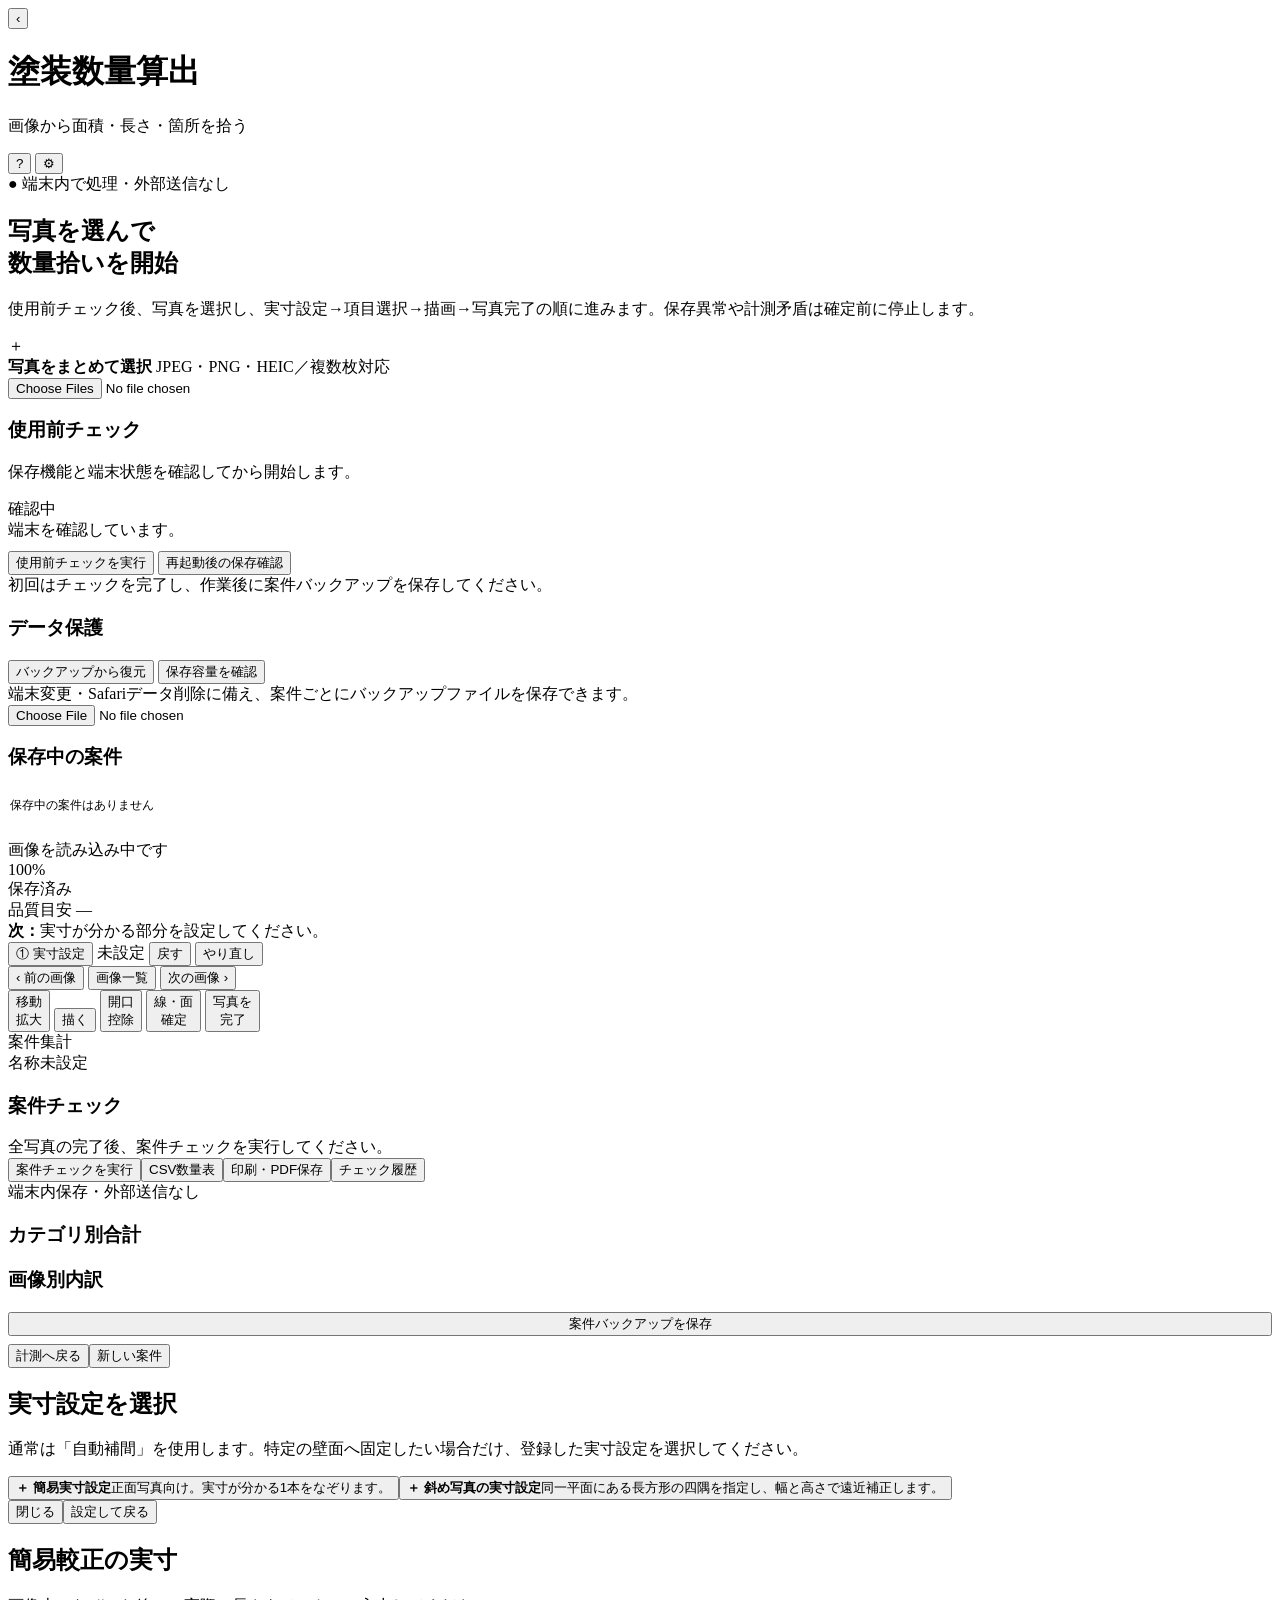
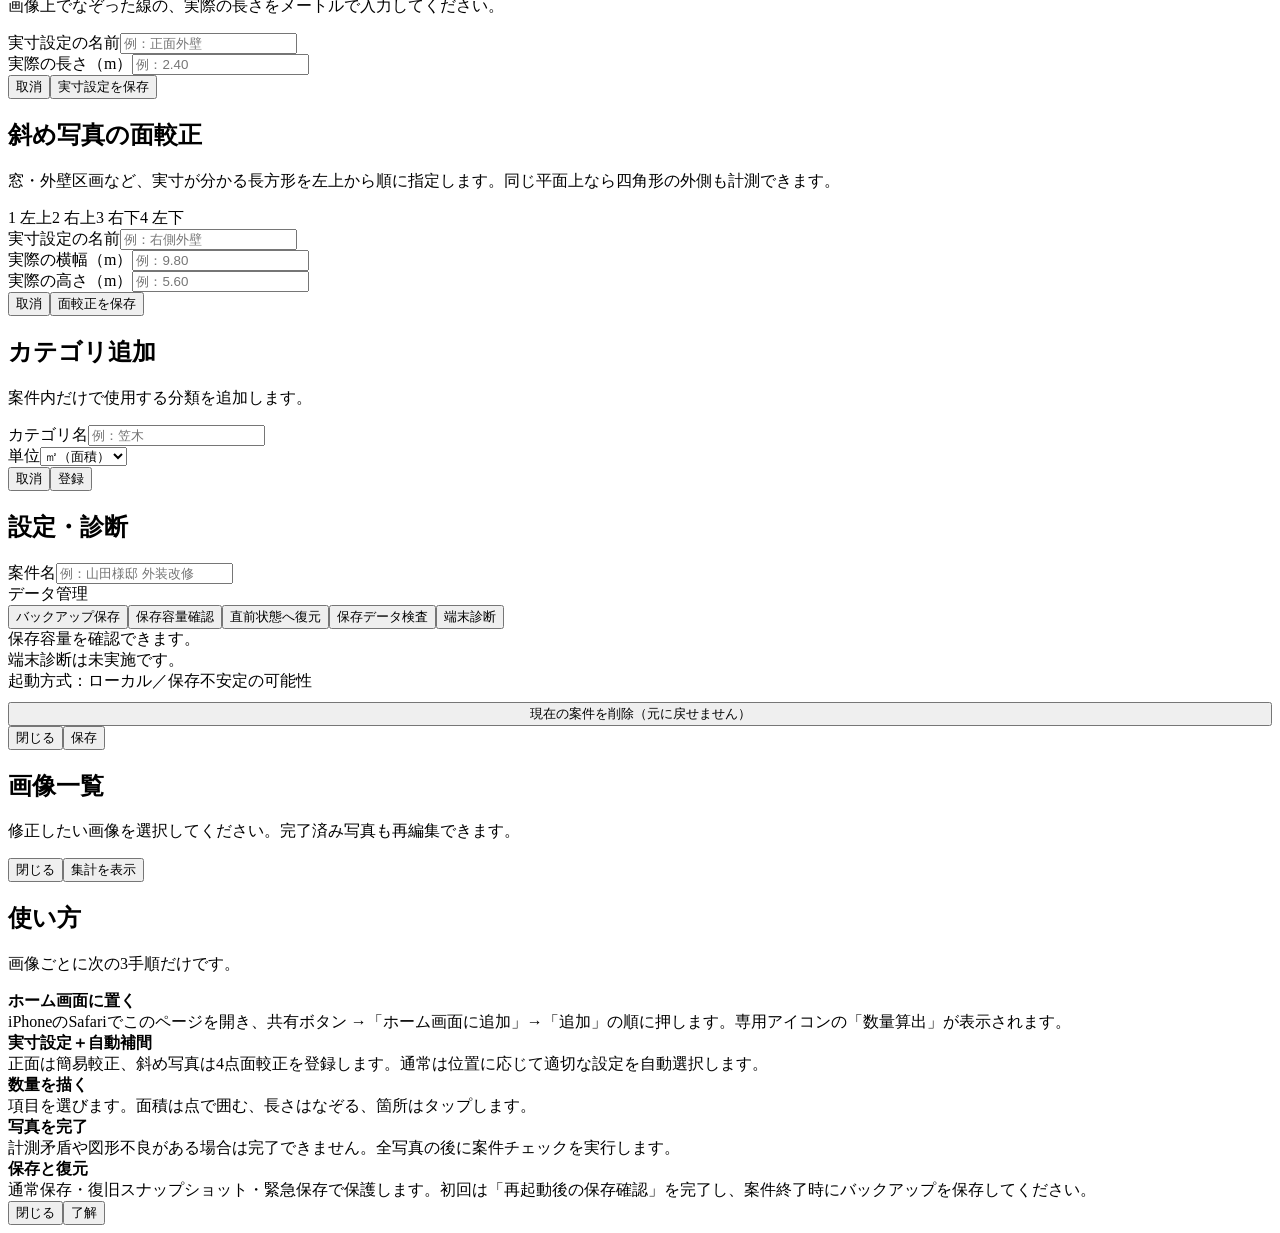
==== paint-quantity/index.html @ 7c3dd13c "Add paint quantity app shell" ====
<!DOCTYPE html>

<html lang="ja"><head><meta content="text/html; charset=utf-8" http-equiv="Content-Type"/>
<meta content="width=device-width,initial-scale=1,maximum-scale=5,user-scalable=yes,viewport-fit=cover" name="viewport"/>
<meta content="no-referrer" name="referrer"/>
<meta content="default-src 'self' data: blob:; img-src 'self' data: blob:; style-src 'self' 'unsafe-inline'; script-src 'self' 'unsafe-inline'; worker-src 'self'; manifest-src 'self'; connect-src 'none'; object-src 'none'; base-uri 'none'; form-action 'none'" http-equiv="Content-Security-Policy"/>
<meta content="#0b1220" name="theme-color"/>
<meta content="yes" name="apple-mobile-web-app-capable"/>
<meta content="black-translucent" name="apple-mobile-web-app-status-bar-style"/>
<meta content="塗装数量算出" name="application-name"/>
<meta content="数量算出" name="apple-mobile-web-app-title"/>
<meta content="yes" name="mobile-web-app-capable"/>
<meta content="telephone=no" name="format-detection"/>
<link href="./manifest.webmanifest" rel="manifest"/>
<link href="./icons/icon.svg" rel="icon" type="image/svg+xml"/>
<link href="./icons/icon.svg" rel="apple-touch-icon"/>
<title>塗装数量算出</title>
<link href="./app.css" rel="stylesheet"/>
</head>
<body>
<div class="app">
<header class="topbar" id="topbar">
<button aria-label="戻る" class="iconbtn hidden" id="backBtn">‹</button>
<div class="brand">
<h1 id="headerTitle">塗装数量算出</h1>
<p id="headerSub">画像から面積・長さ・箇所を拾う</p>
</div>
<button aria-label="使い方" class="iconbtn" id="helpBtn">?</button>
<button aria-label="設定" class="iconbtn" id="settingsBtn">⚙</button>
</header>
<main class="main">
<section class="screen active" id="homeScreen">
<div class="hero">
<span class="badge">● 端末内で処理・外部送信なし</span>
<h2>写真を選んで<br/>数量拾いを開始</h2>
<p>使用前チェック後、写真を選択し、実寸設定→項目選択→描画→写真完了の順に進みます。保存異常や計測矛盾は確定前に停止します。</p>
<div aria-label="写真をまとめて選択" class="uploadbox" id="uploadBox" role="button" tabindex="0">
<div class="plus">＋</div>
<strong>写真をまとめて選択</strong>
<span>JPEG・PNG・HEIC／複数枚対応</span>
</div>
<input accept="image/*" id="fileInput" multiple="" type="file"/>
</div>
<div class="card" id="readinessCard">
<div class="cardHead">
<div><h3>使用前チェック</h3><p>保存機能と端末状態を確認してから開始します。</p></div>
<span class="readinessBadge" id="readinessBadge">確認中</span>
</div>
<div aria-live="polite" class="readinessSummary" id="readinessSummary" role="status">端末を確認しています。</div>
<div class="readinessItems" id="readinessItems"></div>
<div class="manageGrid" style="margin-top:10px">
<button class="smallbtn" id="runReadinessBtn">使用前チェックを実行</button>
<button class="smallbtn" id="deviceDiagnosticHomeBtn">再起動後の保存確認</button>
</div>
<div class="backupNotice" id="readinessAdvice">初回はチェックを完了し、作業後に案件バックアップを保存してください。</div>
</div>
<div class="card">
<h3>データ保護</h3>
<div class="manageGrid">
<button class="smallbtn" id="importBackupBtn">バックアップから復元</button>
<button class="smallbtn" id="storageCheckBtn">保存容量を確認</button>
</div>
<div class="backupNotice">端末変更・Safariデータ削除に備え、案件ごとにバックアップファイルを保存できます。</div>
<input accept=".paintbackup,application/json" class="hidden" id="backupInput" type="file"/>
</div>
<div class="card">
<h3>保存中の案件</h3>
<div class="project-list" id="projectList"><div style="color:var(--muted);font-size:12px;padding:8px 2px">保存中の案件はありません</div></div>
</div>
</section>
<section class="workspace" id="workspace">
<div class="progressbar"><i id="progressFill"></i></div>
<div class="canvasWrap" id="canvasWrap">
<canvas aria-label="写真上で数量を計測する領域" height="2" id="measureCanvas" role="application" width="2"></canvas>
<div class="canvasEmpty" id="canvasEmpty">画像を読み込み中です</div>
<div class="zoomBadge" id="zoomBadge">100%</div>
<div class="saveBadge" id="saveBadge">保存済み</div>
<div class="qualityBadge" id="qualityStatus">品質目安 —</div>
</div>
<div class="toolpanel">
<div aria-live="polite" class="workflowHint" id="workflowHint" role="status"><b>次：</b>実寸が分かる部分を設定してください。</div>
<div class="statusline">
<button class="pill" id="calibrateBtn">① 実寸設定</button>
<span class="pill" id="scaleStatus">未設定</span>
<span class="spacer"></span>
<button class="smallbtn" id="undoBtn">戻す</button>
<button class="smallbtn" id="redoBtn">やり直し</button>
</div>
<div class="imageNav">
<button class="navbtn" id="prevImageBtn">‹ 前の画像</button>
<button class="navbtn center" id="imageListBtn">画像一覧</button>
<button class="navbtn" id="nextImageBtn">次の画像 ›</button>
</div>
<div class="categoryrow" id="categoryRow"></div>
<div class="actiongrid">
<button class="actionbtn" id="panBtn">移動<br/>拡大</button>
<button class="actionbtn active" id="drawBtn">描く</button>
<button class="actionbtn minus" id="minusBtn">開口<br/>控除</button>
<button class="actionbtn" id="completeShapeBtn">線・面<br/>確定</button>
<button class="actionbtn finish" id="confirmImageBtn">写真を<br/>完了</button>
</div>
</div>
</section>
<section class="screen" id="summaryScreen">
<div class="card"><div class="summaryHead"><div><div class="muted">案件集計</div><div class="big" id="summaryProjectName">名称未設定</div></div></div></div>
<div class="card">
<h3>案件チェック</h3>
<div aria-live="polite" class="operationStatus warn" id="operationStatus" role="status">全写真の完了後、案件チェックを実行してください。</div>
<div class="auditGrid"><button class="smallbtn" id="finalAuditBtn">案件チェックを実行</button><button class="smallbtn" id="exportCsvBtn">CSV数量表</button><button class="smallbtn" id="printReportBtn">印刷・PDF保存</button><button class="smallbtn" id="exportAuditBtn">チェック履歴</button></div>
<div class="versionStamp">端末内保存・外部送信なし</div>
</div>
<div class="card"><h3>カテゴリ別合計</h3><div class="resultGrid" id="resultGrid"></div></div>
<div class="card imageResults"><h3>画像別内訳</h3><div id="imageResults"></div></div>
<div class="card"><button class="smallbtn" id="summaryBackupBtn" style="width:100%;margin-bottom:8px">案件バックアップを保存</button><div class="sheetActions"><button class="ghost" id="returnMeasureBtn">計測へ戻る</button><button class="primary" id="newProjectBtn">新しい案件</button></div></div>
</section>
</main>
</div>
<div class="sheetBackdrop" id="calibrationManagerSheet"><div class="sheet"><div class="sheetHandle"></div><h2>実寸設定を選択</h2><p>通常は「自動補間」を使用します。特定の壁面へ固定したい場合だけ、登録した実寸設定を選択してください。</p><div class="calibrationWarnings" id="calibrationWarnings"></div><div class="calibrationList" id="calibrationManagerList"></div><div class="calibrationTypeGrid"><button class="calibrationTypeBtn" id="addLineCalibrationBtn"><b>＋ 簡易実寸設定</b><span>正面写真向け。実寸が分かる1本をなぞります。</span></button><button class="calibrationTypeBtn" id="addPlaneCalibrationBtn"><b>＋ 斜め写真の実寸設定</b><span>同一平面にある長方形の四隅を指定し、幅と高さで遠近補正します。</span></button></div><div class="sheetActions"><button class="ghost" data-close="calibrationManagerSheet">閉じる</button><button class="primary" id="calibrationDoneBtn">設定して戻る</button></div></div></div>
<div class="sheetBackdrop" id="calibrationSheet"><div class="sheet"><div class="sheetHandle"></div><h2>簡易較正の実寸</h2><p>画像上でなぞった線の、実際の長さをメートルで入力してください。</p><div class="field"><label for="lineCalibrationNameInput">実寸設定の名前</label><input id="lineCalibrationNameInput" maxlength="20" placeholder="例：正面外壁"/></div><div class="field"><label for="realLengthInput">実際の長さ（m）</label><input id="realLengthInput" inputmode="decimal" min="0.001" placeholder="例：2.40" step="0.01" type="number"/></div><div class="sheetActions"><button class="ghost" data-close="calibrationSheet">取消</button><button class="primary" id="applyCalibrationBtn">実寸設定を保存</button></div></div></div>
<div class="sheetBackdrop" id="perspectiveCalibrationSheet"><div class="sheet"><div class="sheetHandle"></div><h2>斜め写真の面較正</h2><p>窓・外壁区画など、実寸が分かる長方形を左上から順に指定します。同じ平面上なら四角形の外側も計測できます。</p><div class="pointOrder"><span>1 左上</span><span>2 右上</span><span>3 右下</span><span>4 左下</span></div><div class="field"><label for="planeCalibrationNameInput">実寸設定の名前</label><input id="planeCalibrationNameInput" maxlength="20" placeholder="例：右側外壁"/></div><div class="field"><label for="realWidthInput">実際の横幅（m）</label><input id="realWidthInput" inputmode="decimal" min="0.001" placeholder="例：9.80" step="0.01" type="number"/></div><div class="field"><label for="realHeightInput">実際の高さ（m）</label><input id="realHeightInput" inputmode="decimal" min="0.001" placeholder="例：5.60" step="0.01" type="number"/></div><div class="sheetActions"><button class="ghost" data-close="perspectiveCalibrationSheet">取消</button><button class="primary" id="applyPerspectiveCalibrationBtn">面較正を保存</button></div></div></div>
<div class="sheetBackdrop" id="categorySheet"><div class="sheet"><div class="sheetHandle"></div><h2>カテゴリ追加</h2><p>案件内だけで使用する分類を追加します。</p><div class="field"><label for="categoryNameInput">カテゴリ名</label><input id="categoryNameInput" maxlength="30" placeholder="例：笠木"/></div><div class="field"><label for="categoryUnitInput">単位</label><select id="categoryUnitInput"><option value="m2">㎡（面積）</option><option value="m">m（長さ）</option><option value="count">箇所</option></select></div><div class="sheetActions"><button class="ghost" data-close="categorySheet">取消</button><button class="primary" id="addCategoryBtn">登録</button></div></div></div>
<div class="sheetBackdrop" id="settingsSheet"><div class="sheet"><div class="sheetHandle"></div><h2 id="settingsSheetTitle">設定・診断</h2><div class="field projectOnly"><label for="projectNameInput">案件名</label><input id="projectNameInput" maxlength="60" placeholder="例：山田様邸 外装改修"/></div><div class="field"><label>データ管理</label><div class="manageGrid"><button class="smallbtn" id="exportBackupBtn">バックアップ保存</button><button class="smallbtn" id="settingsStorageBtn">保存容量確認</button><button class="smallbtn" id="restoreRecoveryBtn">直前状態へ復元</button><button class="smallbtn" id="verifyDataBtn">保存データ検査</button><button class="smallbtn" id="deviceDiagnosticBtn">端末診断</button></div><div class="storageInfo" id="storageInfo">保存容量を確認できます。</div><div class="storageInfo" id="deviceDiagnosticInfo">端末診断は未実施です。<br/>起動方式：ローカル／保存不安定の可能性</div><button class="dangerbtn projectOnly" id="deleteProjectBtn" style="width:100%;margin-top:10px">現在の案件を削除（元に戻せません）</button></div><div class="sheetActions"><button class="ghost" data-close="settingsSheet">閉じる</button><button class="primary" id="saveSettingsBtn">保存</button></div></div></div>
<div class="sheetBackdrop" id="imagePickerSheet"><div class="sheet"><div class="sheetHandle"></div><h2>画像一覧</h2><p>修正したい画像を選択してください。完了済み写真も再編集できます。</p><div class="imagePickerList" id="imagePickerList"></div><div class="sheetActions"><button class="ghost" data-close="imagePickerSheet">閉じる</button><button class="primary" id="imagePickerSummaryBtn">集計を表示</button></div></div></div>
<div class="sheetBackdrop" id="helpSheet"><div class="sheet"><div class="sheetHandle"></div><h2>使い方</h2><p>画像ごとに次の3手順だけです。</p><div class="helpSteps"><div class="helpStep"><b>ホーム画面に置く</b><br/>iPhoneのSafariでこのページを開き、共有ボタン →「ホーム画面に追加」→「追加」の順に押します。専用アイコンの「数量算出」が表示されます。</div><div class="helpStep"><b>実寸設定＋自動補間</b><br/>正面は簡易較正、斜め写真は4点面較正を登録します。通常は位置に応じて適切な設定を自動選択します。</div><div class="helpStep"><b>数量を描く</b><br/>項目を選びます。面積は点で囲む、長さはなぞる、箇所はタップします。</div><div class="helpStep"><b>写真を完了</b><br/>計測矛盾や図形不良がある場合は完了できません。全写真の後に案件チェックを実行します。</div><div class="helpStep"><b>保存と復元</b><br/>通常保存・復旧スナップショット・緊急保存で保護します。初回は「再起動後の保存確認」を完了し、案件終了時にバックアップを保存してください。</div></div><div class="sheetActions"><button class="ghost" data-close="helpSheet">閉じる</button><button class="primary" data-close="helpSheet">了解</button></div></div></div>
<div aria-atomic="true" aria-live="polite" class="toast" id="toast" role="status"></div>
<script src="./app-1.js"></script><script src="./app-2.js"></script><script src="./app-3.js"></script><script src="./app-4.js"></script><script src="./register-sw.js"></script></body></html>
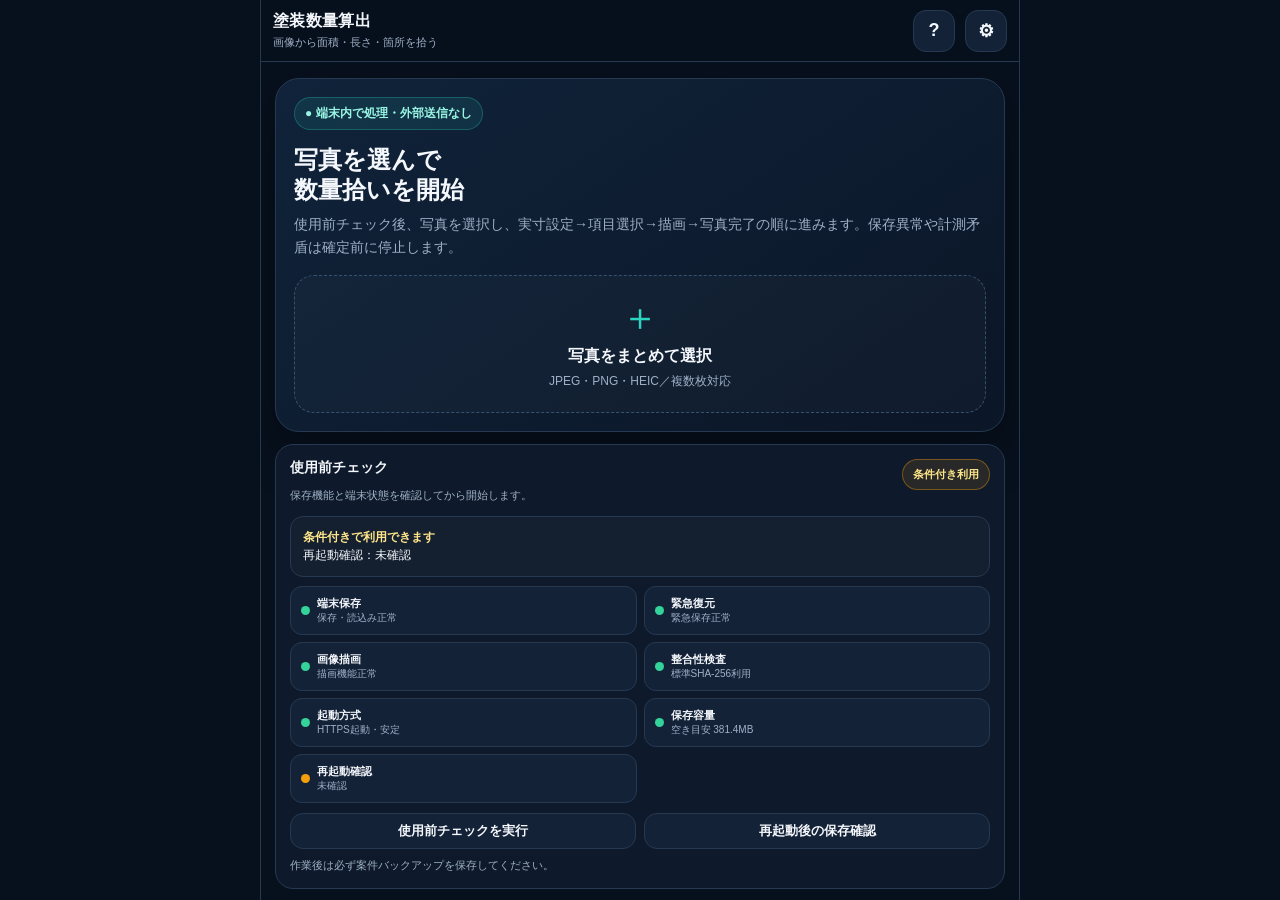
==== commit 4f548a0d: "Connect complete paint quantity runtime" ====
--- a/paint-quantity/index.html
+++ b/paint-quantity/index.html
@@ -102,25 +102,182 @@
 </div>
 </section>
 <section class="screen" id="summaryScreen">
-<div class="card"><div class="summaryHead"><div><div class="muted">案件集計</div><div class="big" id="summaryProjectName">名称未設定</div></div></div></div>
+<div class="card">
+<div class="summaryHead">
+<div>
+<div class="muted">案件集計</div>
+<div class="big" id="summaryProjectName">名称未設定</div>
+</div>
+</div>
+</div>
 <div class="card">
 <h3>案件チェック</h3>
 <div aria-live="polite" class="operationStatus warn" id="operationStatus" role="status">全写真の完了後、案件チェックを実行してください。</div>
-<div class="auditGrid"><button class="smallbtn" id="finalAuditBtn">案件チェックを実行</button><button class="smallbtn" id="exportCsvBtn">CSV数量表</button><button class="smallbtn" id="printReportBtn">印刷・PDF保存</button><button class="smallbtn" id="exportAuditBtn">チェック履歴</button></div>
+<div class="auditGrid">
+<button class="smallbtn" id="finalAuditBtn">案件チェックを実行</button>
+<button class="smallbtn" id="exportCsvBtn">CSV数量表</button>
+<button class="smallbtn" id="printReportBtn">印刷・PDF保存</button>
+<button class="smallbtn" id="exportAuditBtn">チェック履歴</button>
+</div>
 <div class="versionStamp">端末内保存・外部送信なし</div>
 </div>
-<div class="card"><h3>カテゴリ別合計</h3><div class="resultGrid" id="resultGrid"></div></div>
-<div class="card imageResults"><h3>画像別内訳</h3><div id="imageResults"></div></div>
-<div class="card"><button class="smallbtn" id="summaryBackupBtn" style="width:100%;margin-bottom:8px">案件バックアップを保存</button><div class="sheetActions"><button class="ghost" id="returnMeasureBtn">計測へ戻る</button><button class="primary" id="newProjectBtn">新しい案件</button></div></div>
+<div class="card">
+<h3>カテゴリ別合計</h3>
+<div class="resultGrid" id="resultGrid"></div>
+</div>
+<div class="card imageResults">
+<h3>画像別内訳</h3>
+<div id="imageResults"></div>
+</div>
+<div class="card">
+<button class="smallbtn" id="summaryBackupBtn" style="width:100%;margin-bottom:8px">案件バックアップを保存</button>
+<div class="sheetActions">
+<button class="ghost" id="returnMeasureBtn">計測へ戻る</button>
+<button class="primary" id="newProjectBtn">新しい案件</button>
+</div>
+</div>
 </section>
 </main>
 </div>
-<div class="sheetBackdrop" id="calibrationManagerSheet"><div class="sheet"><div class="sheetHandle"></div><h2>実寸設定を選択</h2><p>通常は「自動補間」を使用します。特定の壁面へ固定したい場合だけ、登録した実寸設定を選択してください。</p><div class="calibrationWarnings" id="calibrationWarnings"></div><div class="calibrationList" id="calibrationManagerList"></div><div class="calibrationTypeGrid"><button class="calibrationTypeBtn" id="addLineCalibrationBtn"><b>＋ 簡易実寸設定</b><span>正面写真向け。実寸が分かる1本をなぞります。</span></button><button class="calibrationTypeBtn" id="addPlaneCalibrationBtn"><b>＋ 斜め写真の実寸設定</b><span>同一平面にある長方形の四隅を指定し、幅と高さで遠近補正します。</span></button></div><div class="sheetActions"><button class="ghost" data-close="calibrationManagerSheet">閉じる</button><button class="primary" id="calibrationDoneBtn">設定して戻る</button></div></div></div>
-<div class="sheetBackdrop" id="calibrationSheet"><div class="sheet"><div class="sheetHandle"></div><h2>簡易較正の実寸</h2><p>画像上でなぞった線の、実際の長さをメートルで入力してください。</p><div class="field"><label for="lineCalibrationNameInput">実寸設定の名前</label><input id="lineCalibrationNameInput" maxlength="20" placeholder="例：正面外壁"/></div><div class="field"><label for="realLengthInput">実際の長さ（m）</label><input id="realLengthInput" inputmode="decimal" min="0.001" placeholder="例：2.40" step="0.01" type="number"/></div><div class="sheetActions"><button class="ghost" data-close="calibrationSheet">取消</button><button class="primary" id="applyCalibrationBtn">実寸設定を保存</button></div></div></div>
-<div class="sheetBackdrop" id="perspectiveCalibrationSheet"><div class="sheet"><div class="sheetHandle"></div><h2>斜め写真の面較正</h2><p>窓・外壁区画など、実寸が分かる長方形を左上から順に指定します。同じ平面上なら四角形の外側も計測できます。</p><div class="pointOrder"><span>1 左上</span><span>2 右上</span><span>3 右下</span><span>4 左下</span></div><div class="field"><label for="planeCalibrationNameInput">実寸設定の名前</label><input id="planeCalibrationNameInput" maxlength="20" placeholder="例：右側外壁"/></div><div class="field"><label for="realWidthInput">実際の横幅（m）</label><input id="realWidthInput" inputmode="decimal" min="0.001" placeholder="例：9.80" step="0.01" type="number"/></div><div class="field"><label for="realHeightInput">実際の高さ（m）</label><input id="realHeightInput" inputmode="decimal" min="0.001" placeholder="例：5.60" step="0.01" type="number"/></div><div class="sheetActions"><button class="ghost" data-close="perspectiveCalibrationSheet">取消</button><button class="primary" id="applyPerspectiveCalibrationBtn">面較正を保存</button></div></div></div>
-<div class="sheetBackdrop" id="categorySheet"><div class="sheet"><div class="sheetHandle"></div><h2>カテゴリ追加</h2><p>案件内だけで使用する分類を追加します。</p><div class="field"><label for="categoryNameInput">カテゴリ名</label><input id="categoryNameInput" maxlength="30" placeholder="例：笠木"/></div><div class="field"><label for="categoryUnitInput">単位</label><select id="categoryUnitInput"><option value="m2">㎡（面積）</option><option value="m">m（長さ）</option><option value="count">箇所</option></select></div><div class="sheetActions"><button class="ghost" data-close="categorySheet">取消</button><button class="primary" id="addCategoryBtn">登録</button></div></div></div>
-<div class="sheetBackdrop" id="settingsSheet"><div class="sheet"><div class="sheetHandle"></div><h2 id="settingsSheetTitle">設定・診断</h2><div class="field projectOnly"><label for="projectNameInput">案件名</label><input id="projectNameInput" maxlength="60" placeholder="例：山田様邸 外装改修"/></div><div class="field"><label>データ管理</label><div class="manageGrid"><button class="smallbtn" id="exportBackupBtn">バックアップ保存</button><button class="smallbtn" id="settingsStorageBtn">保存容量確認</button><button class="smallbtn" id="restoreRecoveryBtn">直前状態へ復元</button><button class="smallbtn" id="verifyDataBtn">保存データ検査</button><button class="smallbtn" id="deviceDiagnosticBtn">端末診断</button></div><div class="storageInfo" id="storageInfo">保存容量を確認できます。</div><div class="storageInfo" id="deviceDiagnosticInfo">端末診断は未実施です。<br/>起動方式：ローカル／保存不安定の可能性</div><button class="dangerbtn projectOnly" id="deleteProjectBtn" style="width:100%;margin-top:10px">現在の案件を削除（元に戻せません）</button></div><div class="sheetActions"><button class="ghost" data-close="settingsSheet">閉じる</button><button class="primary" id="saveSettingsBtn">保存</button></div></div></div>
-<div class="sheetBackdrop" id="imagePickerSheet"><div class="sheet"><div class="sheetHandle"></div><h2>画像一覧</h2><p>修正したい画像を選択してください。完了済み写真も再編集できます。</p><div class="imagePickerList" id="imagePickerList"></div><div class="sheetActions"><button class="ghost" data-close="imagePickerSheet">閉じる</button><button class="primary" id="imagePickerSummaryBtn">集計を表示</button></div></div></div>
-<div class="sheetBackdrop" id="helpSheet"><div class="sheet"><div class="sheetHandle"></div><h2>使い方</h2><p>画像ごとに次の3手順だけです。</p><div class="helpSteps"><div class="helpStep"><b>ホーム画面に置く</b><br/>iPhoneのSafariでこのページを開き、共有ボタン →「ホーム画面に追加」→「追加」の順に押します。専用アイコンの「数量算出」が表示されます。</div><div class="helpStep"><b>実寸設定＋自動補間</b><br/>正面は簡易較正、斜め写真は4点面較正を登録します。通常は位置に応じて適切な設定を自動選択します。</div><div class="helpStep"><b>数量を描く</b><br/>項目を選びます。面積は点で囲む、長さはなぞる、箇所はタップします。</div><div class="helpStep"><b>写真を完了</b><br/>計測矛盾や図形不良がある場合は完了できません。全写真の後に案件チェックを実行します。</div><div class="helpStep"><b>保存と復元</b><br/>通常保存・復旧スナップショット・緊急保存で保護します。初回は「再起動後の保存確認」を完了し、案件終了時にバックアップを保存してください。</div></div><div class="sheetActions"><button class="ghost" data-close="helpSheet">閉じる</button><button class="primary" data-close="helpSheet">了解</button></div></div></div>
+<div class="sheetBackdrop" id="calibrationManagerSheet">
+<div class="sheet">
+<div class="sheetHandle"></div>
+<h2>実寸設定を選択</h2>
+<p>通常は「自動補間」を使用します。特定の壁面へ固定したい場合だけ、登録した実寸設定を選択してください。</p>
+<div class="calibrationWarnings" id="calibrationWarnings"></div>
+<div class="calibrationList" id="calibrationManagerList"></div>
+<div class="calibrationTypeGrid">
+<button class="calibrationTypeBtn" id="addLineCalibrationBtn"><b>＋ 簡易実寸設定</b><span>正面写真向け。実寸が分かる1本をなぞります。</span></button>
+<button class="calibrationTypeBtn" id="addPlaneCalibrationBtn"><b>＋ 斜め写真の実寸設定</b><span>同一平面にある長方形の四隅を指定し、幅と高さで遠近補正します。</span></button>
+</div>
+<div class="sheetActions">
+<button class="ghost" data-close="calibrationManagerSheet">閉じる</button>
+<button class="primary" id="calibrationDoneBtn">設定して戻る</button>
+</div>
+</div>
+</div>
+<div class="sheetBackdrop" id="calibrationSheet">
+<div class="sheet">
+<div class="sheetHandle"></div>
+<h2>簡易較正の実寸</h2>
+<p>画像上でなぞった線の、実際の長さをメートルで入力してください。</p>
+<div class="field">
+<label for="lineCalibrationNameInput">実寸設定の名前</label>
+<input id="lineCalibrationNameInput" maxlength="20" placeholder="例：正面外壁"/>
+</div>
+<div class="field">
+<label for="realLengthInput">実際の長さ（m）</label>
+<input id="realLengthInput" inputmode="decimal" min="0.001" placeholder="例：2.40" step="0.01" type="number"/>
+</div>
+<div class="sheetActions">
+<button class="ghost" data-close="calibrationSheet">取消</button>
+<button class="primary" id="applyCalibrationBtn">実寸設定を保存</button>
+</div>
+</div>
+</div>
+<div class="sheetBackdrop" id="perspectiveCalibrationSheet">
+<div class="sheet">
+<div class="sheetHandle"></div>
+<h2>斜め写真の面較正</h2>
+<p>窓・外壁区画など、実寸が分かる長方形を左上から順に指定します。同じ平面上なら四角形の外側も計測できます。</p>
+<div class="pointOrder"><span>1 左上</span><span>2 右上</span><span>3 右下</span><span>4 左下</span></div>
+<div class="field">
+<label for="planeCalibrationNameInput">実寸設定の名前</label>
+<input id="planeCalibrationNameInput" maxlength="20" placeholder="例：右側外壁"/>
+</div>
+<div class="field">
+<label for="realWidthInput">実際の横幅（m）</label>
+<input id="realWidthInput" inputmode="decimal" min="0.001" placeholder="例：9.80" step="0.01" type="number"/>
+</div>
+<div class="field">
+<label for="realHeightInput">実際の高さ（m）</label>
+<input id="realHeightInput" inputmode="decimal" min="0.001" placeholder="例：5.60" step="0.01" type="number"/>
+</div>
+<div class="sheetActions">
+<button class="ghost" data-close="perspectiveCalibrationSheet">取消</button>
+<button class="primary" id="applyPerspectiveCalibrationBtn">面較正を保存</button>
+</div>
+</div>
+</div>
+<div class="sheetBackdrop" id="categorySheet">
+<div class="sheet">
+<div class="sheetHandle"></div>
+<h2>カテゴリ追加</h2>
+<p>案件内だけで使用する分類を追加します。</p>
+<div class="field">
+<label for="categoryNameInput">カテゴリ名</label>
+<input id="categoryNameInput" maxlength="30" placeholder="例：笠木"/>
+</div>
+<div class="field">
+<label for="categoryUnitInput">単位</label>
+<select id="categoryUnitInput">
+<option value="m2">㎡（面積）</option>
+<option value="m">m（長さ）</option>
+<option value="count">箇所</option>
+</select>
+</div>
+<div class="sheetActions">
+<button class="ghost" data-close="categorySheet">取消</button>
+<button class="primary" id="addCategoryBtn">登録</button>
+</div>
+</div>
+</div>
+<div class="sheetBackdrop" id="settingsSheet">
+<div class="sheet">
+<div class="sheetHandle"></div>
+<h2 id="settingsSheetTitle">設定・診断</h2>
+<div class="field projectOnly">
+<label for="projectNameInput">案件名</label>
+<input id="projectNameInput" maxlength="60" placeholder="例：山田様邸 外装改修"/>
+</div>
+<div class="field">
+<label>データ管理</label>
+<div class="manageGrid">
+<button class="smallbtn" id="exportBackupBtn">バックアップ保存</button>
+<button class="smallbtn" id="settingsStorageBtn">保存容量確認</button>
+<button class="smallbtn" id="restoreRecoveryBtn">直前状態へ復元</button>
+<button class="smallbtn" id="verifyDataBtn">保存データ検査</button>
+<button class="smallbtn" id="deviceDiagnosticBtn">端末診断</button>
+</div>
+<div class="storageInfo" id="storageInfo">保存容量を確認できます。</div>
+<div class="storageInfo" id="deviceDiagnosticInfo">端末診断は未実施です。<br/>起動方式：ローカル／保存不安定の可能性</div>
+<button class="dangerbtn projectOnly" id="deleteProjectBtn" style="width:100%;margin-top:10px">現在の案件を削除（元に戻せません）</button>
+</div>
+<div class="sheetActions">
+<button class="ghost" data-close="settingsSheet">閉じる</button>
+<button class="primary" id="saveSettingsBtn">保存</button>
+</div>
+</div>
+</div>
+<div class="sheetBackdrop" id="imagePickerSheet">
+<div class="sheet">
+<div class="sheetHandle"></div>
+<h2>画像一覧</h2>
+<p>修正したい画像を選択してください。完了済み写真も再編集できます。</p>
+<div class="imagePickerList" id="imagePickerList"></div>
+<div class="sheetActions">
+<button class="ghost" data-close="imagePickerSheet">閉じる</button>
+<button class="primary" id="imagePickerSummaryBtn">集計を表示</button>
+</div>
+</div>
+</div>
+<div class="sheetBackdrop" id="helpSheet">
+<div class="sheet">
+<div class="sheetHandle"></div>
+<h2>使い方</h2>
+<p>画像ごとに次の3手順だけです。</p>
+<div class="helpSteps">
+<div class="helpStep"><b>ホーム画面に置く</b><br/>iPhoneのSafariでこのページを開き、共有ボタン →「ホーム画面に追加」→「追加」の順に押します。専用アイコンの「数量算出」が表示されます。</div>
+<div class="helpStep"><b>実寸設定＋自動補間</b><br/>正面は簡易較正、斜め写真は4点面較正を登録します。通常は位置に応じて適切な設定を自動選択します。</div>
+<div class="helpStep"><b>数量を描く</b><br/>項目を選びます。面積は点で囲む、長さはなぞる、箇所はタップします。</div>
+<div class="helpStep"><b>写真を完了</b><br/>計測矛盾や図形不良がある場合は完了できません。全写真の後に案件チェックを実行します。</div>
+<div class="helpStep"><b>保存と復元</b><br/>通常保存・復旧スナップショット・緊急保存で保護します。初回は「再起動後の保存確認」を完了し、案件終了時にバックアップを保存してください。</div>
+</div>
+<div class="sheetActions">
+<button class="ghost" data-close="helpSheet">閉じる</button>
+<button class="primary" data-close="helpSheet">了解</button>
+</div>
+</div>
+</div>
 <div aria-atomic="true" aria-live="polite" class="toast" id="toast" role="status"></div>
-<script src="./app-1.js"></script><script src="./app-2.js"></script><script src="./app-3.js"></script><script src="./app-4.js"></script><script src="./register-sw.js"></script></body></html>+<script src="./app-01.js"></script><script src="./app-02.js"></script><script src="./app-03.js"></script><script src="./app-04.js"></script><script src="./app-05.js"></script><script src="./app-06.js"></script><script src="./app-07.js"></script><script src="./app-08.js"></script><script src="./app-09.js"></script><script src="./app-10.js"></script><script src="./app-11.js"></script><script src="./app-12.js"></script><script src="./register-sw.js"></script></body></html>
--- a/paint-quantity/app.css
+++ b/paint-quantity/app.css
@@ -0,0 +1 @@
+:root{--bg:#07101d;--panel:#0e1a2b;--panel2:#142238;--line:#263951;--text:#f4f7fb;--muted:#9fb0c6;--brand:#2dd4bf;--brand2:#38bdf8;--warn:#f59e0b;--danger:#fb7185;--ok:#34d399;--shadow:0 18px 50px rgba(0,0,0,.32);--radius:18px}*{box-sizing:border-box;-webkit-tap-highlight-color:transparent}html,body{height:100%;margin:0;background:var(--bg);color:var(--text);font-family:-apple-system,BlinkMacSystemFont,"Hiragino Sans","Yu Gothic UI","Yu Gothic",sans-serif;overflow:hidden;color-scheme:dark}button,input,select{font:inherit}button{border:0;color:inherit}.app{height:100%;display:flex;flex-direction:column;padding-top:env(safe-area-inset-top)}.topbar{height:62px;min-height:62px;display:flex;align-items:center;gap:10px;padding:8px 12px;border-bottom:1px solid var(--line);background:rgba(7,16,29,.94);backdrop-filter:blur(16px);z-index:20}.brand{min-width:0;flex:1}.brand h1{font-size:16px;margin:0;letter-spacing:.02em}.brand p{font-size:11px;color:var(--muted);margin:3px 0 0;white-space:nowrap;overflow:hidden;text-overflow:ellipsis}.iconbtn,.smallbtn,.primary,.ghost,.dangerbtn{display:inline-flex;align-items:center;justify-content:center;gap:7px;border-radius:13px;min-height:42px;padding:0 13px;background:var(--panel2);border:1px solid var(--line);font-weight:700}.iconbtn{width:42px;padding:0;font-size:18px}.primary{background:linear-gradient(135deg,var(--brand),var(--brand2));color:#04121d;border:none}.ghost{background:transparent}.dangerbtn{background:rgba(251,113,133,.12);border-color:rgba(251,113,133,.35);color:#fecdd3}.smallbtn{min-height:36px;padding:0 11px;font-size:13px}button:disabled{opacity:.4;cursor:not-allowed}button:focus-visible,input:focus-visible,select:focus-visible{outline:3px solid rgba(56,189,248,.75);outline-offset:2px}button{touch-action:manipulation;cursor:pointer}@media(prefers-reduced-motion:reduce){*,*:before,*:after{scroll-behavior:auto!important;transition:none!important;animation:none!important}}.main{min-height:0;flex:1;position:relative}.screen{display:none;height:100%;overflow:auto;padding:16px 14px calc(100px + env(safe-area-inset-bottom))}.screen.active{display:block}.hero{padding:18px;border:1px solid var(--line);background:linear-gradient(145deg,#10233a,#0b1627);border-radius:24px;box-shadow:var(--shadow)}.hero .badge{display:inline-flex;gap:7px;align-items:center;background:rgba(45,212,191,.1);color:#99f6e4;border:1px solid rgba(45,212,191,.28);padding:7px 10px;border-radius:999px;font-size:12px;font-weight:800}.cardHead{display:flex;align-items:flex-start;justify-content:space-between;gap:12px}.cardHead h3{margin:0}.cardHead p{margin:5px 0 0;color:var(--muted);font-size:11px;line-height:1.5}.readinessBadge{flex:0 0 auto;border-radius:999px;padding:7px 10px;font-size:11px;font-weight:900;border:1px solid var(--line);background:var(--panel2);color:var(--muted)}.readinessBadge.ok{background:rgba(52,211,153,.11);border-color:rgba(52,211,153,.4);color:#a7f3d0}.readinessBadge.warn{background:rgba(245,158,11,.11);border-color:rgba(245,158,11,.4);color:#fde68a}.readinessBadge.ng{background:rgba(251,113,133,.12);border-color:rgba(251,113,133,.45);color:#fecdd3}.readinessSummary{margin-top:12px;padding:11px 12px;border-radius:13px;border:1px solid var(--line);background:rgba(255,255,255,.025);font-size:12px;line-height:1.55}.readinessItems{display:grid;grid-template-columns:1fr 1fr;gap:7px;margin-top:9px}.readinessItem{display:flex;align-items:center;gap:7px;padding:9px 10px;border-radius:12px;background:var(--panel2);border:1px solid var(--line);font-size:10px;color:var(--muted)}.readinessItem b{color:var(--text);font-size:11px}.readinessDot{width:9px;height:9px;border-radius:50%;background:var(--muted);flex:0 0 auto}.readinessItem.ok .readinessDot{background:var(--ok)}.readinessItem.warn .readinessDot{background:var(--warn)}.readinessItem.ng .readinessDot{background:var(--danger)}.workflowHint{margin-bottom:8px;padding:8px 10px;border-radius:12px;background:rgba(56,189,248,.08);border:1px solid rgba(56,189,248,.22);color:#c8eefe;font-size:11px;line-height:1.45}.workflowHint b{color:#fff}.projectOnly.hiddenByContext{display:none!important}.hero h2{font-size:24px;line-height:1.25;margin:15px 0 8px}.hero p{color:var(--muted);line-height:1.65;margin:0;font-size:14px}.uploadbox{margin-top:16px;border:1.5px dashed #35516e;border-radius:20px;padding:22px 16px;text-align:center;background:rgba(255,255,255,.025)}.uploadbox .plus{font-size:38px;line-height:1;margin-bottom:10px;color:var(--brand)}.uploadbox strong{display:block}.uploadbox span{display:block;color:var(--muted);font-size:12px;margin-top:6px}#fileInput{display:none}.card{background:var(--panel);border:1px solid var(--line);border-radius:var(--radius);padding:14px;margin-top:12px}.card h3{font-size:14px;margin:0 0 10px}.project-list{display:grid;gap:10px}.project-row{display:flex;align-items:center;gap:10px;padding:12px;border-radius:15px;background:var(--panel2);border:1px solid var(--line)}.project-row .meta{min-width:0;flex:1}.project-row strong{display:block;font-size:14px}.project-row span{display:block;color:var(--muted);font-size:11px;margin-top:4px}.workspace{display:none;height:100%;flex-direction:column}.workspace.active{display:flex}.progressbar{height:4px;background:#122239}.progressbar i{display:block;height:100%;background:linear-gradient(90deg,var(--brand),var(--brand2));width:0;transition:.25s}.canvasWrap{position:relative;min-height:0;flex:1;background:#030810;overflow:hidden;touch-action:none}#measureCanvas{width:100%;height:100%;display:block;touch-action:none}.canvasEmpty{position:absolute;inset:0;display:flex;align-items:center;justify-content:center;text-align:center;color:var(--muted);padding:30px;pointer-events:none}.canvasEmpty.hidden{display:none}.zoomBadge,.saveBadge{position:absolute;top:10px;border:1px solid rgba(255,255,255,.13);background:rgba(4,10,18,.78);backdrop-filter:blur(10px);border-radius:999px;padding:7px 10px;font-size:11px;font-weight:800;z-index:5}.zoomBadge{left:10px}.saveBadge{right:10px;color:#a7f3d0}.qualityBadge{position:absolute;top:48px;left:10px;border:1px solid rgba(255,255,255,.13);background:rgba(4,10,18,.78);backdrop-filter:blur(10px);border-radius:999px;padding:7px 10px;font-size:11px;font-weight:800;z-index:5;color:#a7f3d0}.toolpanel{border-top:1px solid var(--line);background:rgba(8,17,30,.98);padding:10px 10px calc(10px + env(safe-area-inset-bottom));z-index:10}.statusline{display:flex;align-items:center;gap:8px;margin-bottom:9px}.statusline .pill{border:1px solid var(--line);background:var(--panel2);border-radius:999px;padding:7px 10px;font-size:11px;font-weight:800;white-space:nowrap}.statusline .pill.active{background:rgba(45,212,191,.13);border-color:rgba(45,212,191,.45);color:#99f6e4}.statusline .spacer{flex:1}.categoryrow{display:flex;gap:8px;overflow-x:auto;scrollbar-width:none;padding-bottom:8px}.categoryrow::-webkit-scrollbar{display:none}.catbtn{flex:0 0 auto;border-radius:999px;padding:9px 12px;background:var(--panel2);border:1px solid var(--line);font-size:12px;font-weight:800}.catbtn.active{background:#e9fbff;color:#06101b;border-color:#e9fbff}.actiongrid{display:grid;grid-template-columns:repeat(5,1fr);gap:7px}.actionbtn{height:48px;border-radius:14px;background:var(--panel2);border:1px solid var(--line);font-size:11px;font-weight:800;line-height:1.15;padding:4px}.actionbtn.active{background:rgba(56,189,248,.15);border-color:#38bdf8;color:#bae6fd}.actionbtn.minus.active{background:rgba(251,113,133,.16);border-color:var(--danger);color:#fecdd3}.actionbtn.finish{background:linear-gradient(135deg,var(--brand),var(--brand2));color:#04121d;border:none}.imageNav{display:grid;grid-template-columns:1fr 1.35fr 1fr;gap:7px;margin-bottom:8px}.navbtn{height:40px;border-radius:12px;background:var(--panel2);border:1px solid var(--line);font-size:12px;font-weight:850}.navbtn.center{background:rgba(56,189,248,.10);border-color:rgba(56,189,248,.32);color:#bae6fd}.navbtn:disabled{opacity:.3}.manageGrid{display:grid;grid-template-columns:1fr 1fr;gap:8px}.manageGrid button{width:100%}.storageInfo{margin-top:10px;padding:11px 12px;border:1px solid var(--line);border-radius:13px;background:rgba(255,255,255,.025);font-size:11px;color:var(--muted);line-height:1.6}.storageBar{height:6px;background:#18283d;border-radius:99px;overflow:hidden;margin-top:8px}.storageBar i{display:block;height:100%;width:0;background:linear-gradient(90deg,var(--brand),var(--warn));transition:.25s}.imagePickerList{display:grid;gap:8px}.imagePick{display:grid;grid-template-columns:44px minmax(0,1fr) auto;gap:10px;align-items:center;padding:10px;border:1px solid var(--line);border-radius:14px;background:var(--panel2);text-align:left}.imagePick.current{border-color:var(--brand2);background:rgba(56,189,248,.10)}.imagePick .num{width:40px;height:40px;border-radius:12px;display:grid;place-items:center;background:#0a1423;border:1px solid var(--line);font-weight:900}.imagePick .info{min-width:0}.imagePick .info strong{display:block;white-space:nowrap;overflow:hidden;text-overflow:ellipsis;font-size:13px}.imagePick .info span{display:block;color:var(--muted);font-size:10px;margin-top:4px}.imagePick .state{font-size:10px;font-weight:850;padding:6px 8px;border-radius:999px;background:rgba(245,158,11,.12);color:#fde68a}.imagePick .state.done{background:rgba(52,211,153,.12);color:#a7f3d0}.uploadbox.busy{pointer-events:none;opacity:.72}.backupNotice{font-size:11px;color:var(--muted);line-height:1.55;margin-top:8px}.sheetBackdrop{position:fixed;inset:0;background:rgba(0,0,0,.58);z-index:90;display:none;align-items:flex-end}.sheetBackdrop.open{display:flex}.sheet{width:100%;max-height:88vh;overflow:auto;background:#0c1828;border:1px solid var(--line);border-bottom:0;border-radius:24px 24px 0 0;padding:16px 14px calc(18px + env(safe-area-inset-bottom));box-shadow:0 -20px 60px rgba(0,0,0,.45)}.sheetHandle{width:44px;height:5px;border-radius:99px;background:#3a4b61;margin:0 auto 14px}.sheet h2{font-size:18px;margin:0 0 4px}.sheet p{color:var(--muted);font-size:12px;margin:0 0 14px;line-height:1.5}.field{margin-top:12px}.field label{display:block;color:#c8d4e3;font-size:12px;font-weight:800;margin-bottom:7px}.field input,.field select{width:100%;height:48px;border-radius:13px;border:1px solid var(--line);background:var(--panel2);color:var(--text);padding:0 13px;outline:none}.field input:focus,.field select:focus{border-color:var(--brand2)}.sheetActions{display:grid;grid-template-columns:1fr 1.5fr;gap:8px;margin-top:16px}.resultGrid{display:grid;gap:8px}.resultRow{display:grid;grid-template-columns:minmax(0,1fr) auto;gap:10px;align-items:center;padding:12px;border:1px solid var(--line);border-radius:14px;background:var(--panel2)}.resultRow strong{font-size:14px}.resultRow span{font-size:16px;font-weight:900}.resultSub{font-size:10px;color:var(--muted);margin-top:4px}.summaryHead{display:flex;align-items:center;gap:10px}.summaryHead .big{font-size:27px;font-weight:900}.summaryHead .muted{font-size:12px;color:var(--muted)}.imageResults{margin-top:14px}.imageBlock{border:1px solid var(--line);background:var(--panel);border-radius:16px;padding:12px;margin-top:9px}.imageBlock header{display:flex;gap:8px;align-items:center}.imageBlock header strong{min-width:0;flex:1;white-space:nowrap;overflow:hidden;text-overflow:ellipsis}.imageBlock header span{font-size:11px;color:var(--muted)}.minirows{margin-top:8px;display:grid;gap:5px}.minirow{display:flex;justify-content:space-between;color:#cfdae7;font-size:12px}.toast{position:fixed;left:50%;bottom:calc(96px + env(safe-area-inset-bottom));transform:translate(-50%,20px);background:#f7fbff;color:#07101d;padding:11px 14px;border-radius:13px;font-weight:800;font-size:12px;opacity:0;pointer-events:none;transition:.2s;z-index:120;box-shadow:var(--shadow);white-space:nowrap;max-width:90%;overflow:hidden;text-overflow:ellipsis}.toast.show{opacity:1;transform:translate(-50%,0)}.helpSteps{counter-reset:step;display:grid;gap:9px}.helpStep{position:relative;padding:12px 12px 12px 48px;border-radius:14px;background:var(--panel2);border:1px solid var(--line);font-size:13px;line-height:1.55}.helpStep:before{counter-increment:step;content:counter(step);position:absolute;left:12px;top:12px;width:25px;height:25px;border-radius:50%;display:grid;place-items:center;background:var(--brand);color:#031219;font-weight:900}.calibrationList{display:grid;gap:8px;margin:10px 0 4px}.calibrationCard{display:grid;grid-template-columns:minmax(0,1fr) auto;gap:10px;align-items:center;padding:11px;border:1px solid var(--line);border-radius:14px;background:var(--panel2)}.calibrationCard.active{border-color:var(--brand2);box-shadow:0 0 0 2px rgba(56,189,248,.12) inset}.calibrationCard strong{display:block;font-size:13px}.calibrationCard span{display:block;color:var(--muted);font-size:10px;margin-top:4px}.calibrationCard .calActions{display:flex;gap:6px}.calibrationCard .smallbtn{padding:8px 9px}.calibrationTypeGrid{display:grid;grid-template-columns:1fr 1fr;gap:8px;margin-top:10px}.calibrationTypeBtn{padding:14px 10px;border:1px solid var(--line);border-radius:14px;background:var(--panel2);text-align:left;color:var(--text)}.calibrationTypeBtn b{display:block;font-size:13px;margin-bottom:5px}.calibrationTypeBtn span{font-size:10px;color:var(--muted);line-height:1.45}.pointOrder{display:grid;grid-template-columns:repeat(4,1fr);gap:6px;margin:10px 0}.pointOrder span{display:grid;place-items:center;padding:8px 4px;border-radius:10px;background:var(--panel2);border:1px solid var(--line);font-size:10px;font-weight:800}.calibrationWarnings{display:grid;gap:7px;margin:8px 0 10px}.calibrationWarning{padding:9px 10px;border-radius:12px;border:1px solid rgba(245,158,11,.38);background:rgba(245,158,11,.10);color:#fde68a;font-size:10px;line-height:1.45}.calibrationAuto{border-color:rgba(45,212,191,.42);background:rgba(45,212,191,.07)}.calibrationAuto.active{border-color:var(--brand);box-shadow:0 0 0 2px rgba(45,212,191,.13) inset}.qualityLow{border-color:rgba(251,113,133,.55)!important;color:#fecdd3!important;background:rgba(251,113,133,.10)!important}.qualityMid{border-color:rgba(245,158,11,.45)!important;color:#fde68a!important;background:rgba(245,158,11,.09)!important}.operationStatus{padding:12px;border-radius:14px;border:1px solid var(--line);background:var(--panel2);font-size:12px;line-height:1.55;margin-top:10px}.operationStatus.ok{border-color:rgba(52,211,153,.45);background:rgba(52,211,153,.09);color:#a7f3d0}.operationStatus.warn{border-color:rgba(245,158,11,.45);background:rgba(245,158,11,.09);color:#fde68a}.operationStatus.ng{border-color:rgba(251,113,133,.5);background:rgba(251,113,133,.10);color:#fecdd3}.auditGrid{display:grid;grid-template-columns:1fr 1fr;gap:8px;margin-top:10px}.auditGrid button{width:100%}.versionStamp{font-size:10px;color:var(--muted);margin-top:8px;text-align:right}.hidden{display:none!important}@media print{html,body{height:auto;overflow:visible;background:#fff;color:#111}.app{height:auto;max-width:none;border:0}.topbar,.workspace,#homeScreen,.sheetBackdrop,.toast,#returnMeasureBtn,#newProjectBtn,#summaryBackupBtn,.auditGrid{display:none!important}.main,#summaryScreen{display:block!important;height:auto;overflow:visible;padding:0}.card,.imageBlock,.resultRow{background:#fff;color:#111;border-color:#bbb;box-shadow:none;break-inside:avoid}.muted,.resultSub,.imageBlock header span,.minirow span{color:#555!important}}@media(min-width:760px){.app{max-width:760px;margin:auto;border-left:1px solid var(--line);border-right:1px solid var(--line)}}
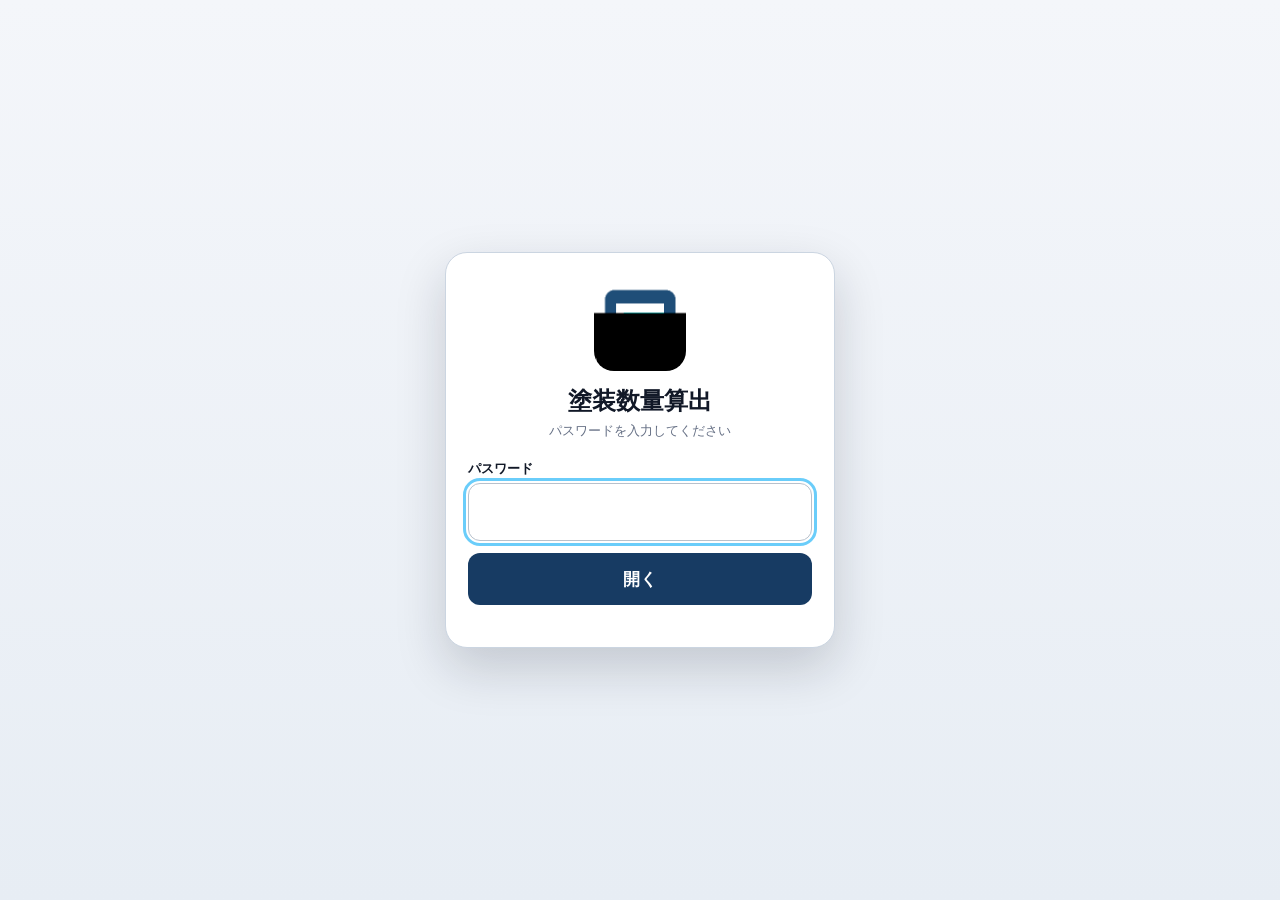
==== commit c9252444: "Audit access control, quantity validation, and isolated PWA caches" ====
--- a/paint-quantity/index.html
+++ b/paint-quantity/index.html
@@ -3,6 +3,8 @@
 <html lang="ja"><head><meta content="text/html; charset=utf-8" http-equiv="Content-Type"/>
 <meta content="width=device-width,initial-scale=1,maximum-scale=5,user-scalable=yes,viewport-fit=cover" name="viewport"/>
 <meta content="no-referrer" name="referrer"/>
+<meta content="noindex,nofollow,noarchive" name="robots"/>
+<style>body.access-locked{overflow:hidden}body.access-locked>*:not(.accessGate):not(script){visibility:hidden}</style>
 <meta content="default-src 'self' data: blob:; img-src 'self' data: blob:; style-src 'self' 'unsafe-inline'; script-src 'self' 'unsafe-inline'; worker-src 'self'; manifest-src 'self'; connect-src 'none'; object-src 'none'; base-uri 'none'; form-action 'none'" http-equiv="Content-Security-Policy"/>
 <meta content="#0b1220" name="theme-color"/>
 <meta content="yes" name="apple-mobile-web-app-capable"/>
@@ -17,7 +19,8 @@
 <title>塗装数量算出</title>
 <link href="./app.css" rel="stylesheet"/>
 </head>
-<body>
+<body class="access-locked">
+<script src="../access.js"></script>
 <div class="app">
 <header class="topbar" id="topbar">
 <button aria-label="戻る" class="iconbtn hidden" id="backBtn">‹</button>
